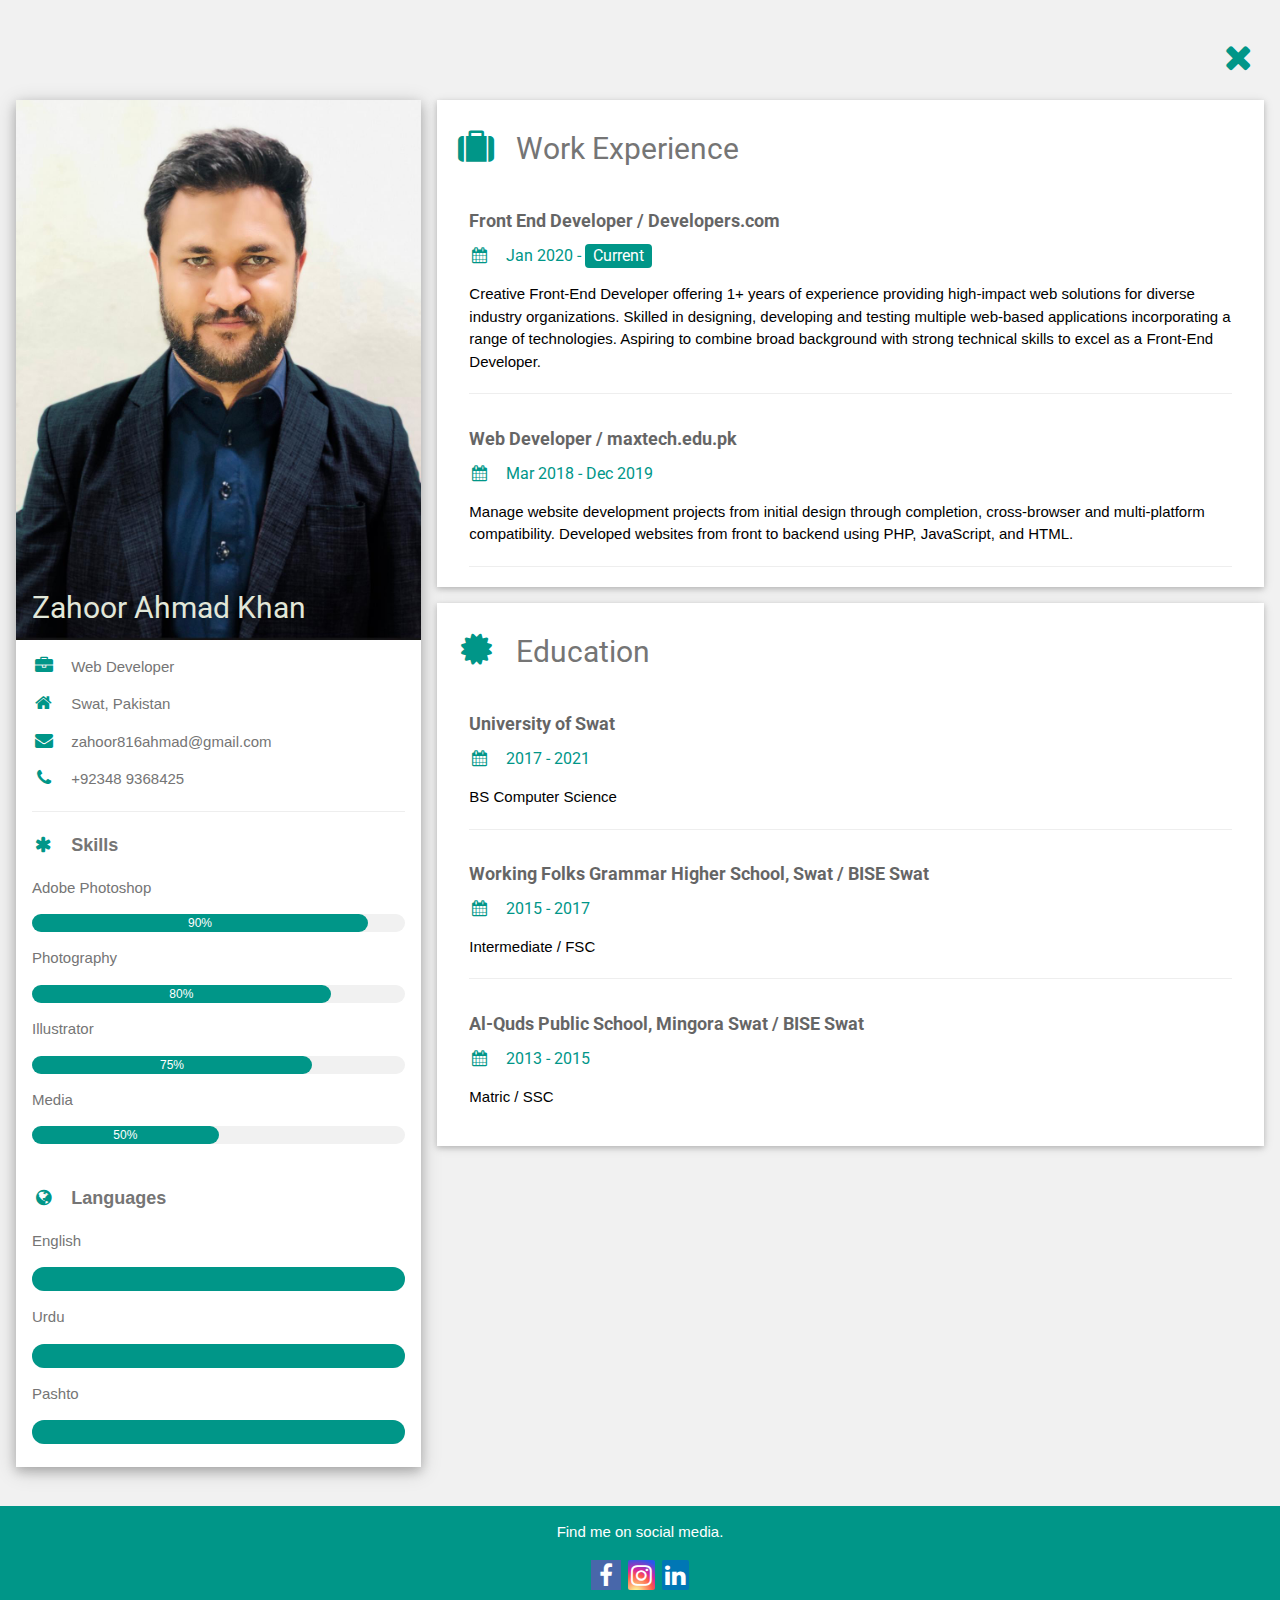
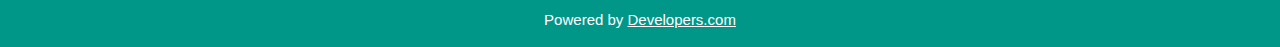
==== founder.html @ f8c0a6a8 "founder page included" ====
<!DOCTYPE html>
<html>
<title>Developers.com</title>
<meta charset="UTF-8">
<meta name="viewport" content="width=device-width, initial-scale=1">
    
<link rel="icon" type="image/png" sizes="16x16" href="assets/images/profile.png">
<link rel="stylesheet" href="https://www.w3schools.com/w3css/4/w3.css">
<link rel='stylesheet' href='https://fonts.googleapis.com/css?family=Roboto'>
<link rel="stylesheet" href="https://cdnjs.cloudflare.com/ajax/libs/font-awesome/4.7.0/css/font-awesome.min.css">
<link rel="stylesheet" href="assets/css/style2.css">
<body class="w3-light-grey founder_page">

<!-- Page Container -->
<div class="w3-content w3-margin-top" style="max-width:1400px;">

    <style>
        #backTo{
           
           
            font-size: 36px;
            padding: 2px 20px;
            border-radius: 5px;
            text-decoration: none;
            color: #009688;

        }

        #Bback{
            text-align: right;
        }
    </style>
  <!-- The Grid -->
  <div class="w3-row-padding">
  <p id="Bback"><a href="index.html" id="backTo"><i class="fa fa-times"></i></a></p>
    <!-- Left Column -->
    <div class="w3-third">
    
      <div class="w3-white w3-text-grey w3-card-4">
        <div class="w3-display-container">
          <img src="assets/images/founder.jpeg" style="width:100%" alt="Avatar">
          <div class="w3-display-bottomleft w3-container w3-text-black w3-center-align">
            <h2 style="color: #E2E7D9; text-align: center;" class="">Zahoor Ahmad Khan</h2>
          </div>
        </div>
        <div class="w3-container">
          <p><i class="fa fa-briefcase fa-fw w3-margin-right w3-large  w3-text-teal"></i>Web Developer</p>
          <p><i class="fa fa-home fa-fw w3-margin-right w3-large w3-text-teal"></i>Swat, Pakistan</p>
          <p><i class="fa fa-envelope fa-fw w3-margin-right w3-large w3-text-teal"></i>zahoor816ahmad@gmail.com</p>
          <p><i class="fa fa-phone fa-fw w3-margin-right w3-large w3-text-teal"></i>+92348 9368425</p>
          <hr>

          <p class="w3-large"><b><i class="fa fa-asterisk fa-fw w3-margin-right w3-text-teal"></i>Skills</b></p>
          <p>Adobe Photoshop</p>
          <div class="w3-light-grey w3-round-xlarge w3-small">
            <div class="w3-container w3-center w3-round-xlarge w3-teal" style="width:90%">90%</div>
          </div>
          <p>Photography</p>
          <div class="w3-light-grey w3-round-xlarge w3-small">
            <div class="w3-container w3-center w3-round-xlarge w3-teal" style="width:80%">
              <div class="w3-center w3-text-white">80%</div>
            </div>
          </div>
          <p>Illustrator</p>
          <div class="w3-light-grey w3-round-xlarge w3-small">
            <div class="w3-container w3-center w3-round-xlarge w3-teal" style="width:75%">75%</div>
          </div>
          <p>Media</p>
          <div class="w3-light-grey w3-round-xlarge w3-small">
            <div class="w3-container w3-center w3-round-xlarge w3-teal" style="width:50%">50%</div>
          </div>
          <br>

          <p class="w3-large w3-text-theme"><b><i class="fa fa-globe fa-fw w3-margin-right w3-text-teal"></i>Languages</b></p>
          <p>English</p>
          <div class="w3-light-grey w3-round-xlarge">
            <div class="w3-round-xlarge w3-teal" style="height:24px;width:100%"></div>
          </div>
          <p>Urdu</p>
          <div class="w3-light-grey w3-round-xlarge">
            <div class="w3-round-xlarge w3-teal" style="height:24px;width:100%"></div>
          </div>
          <p>Pashto</p>
          <div class="w3-light-grey w3-round-xlarge">
            <div class="w3-round-xlarge w3-teal" style="height:24px;width:100%"></div>
          </div>
          <br>
        </div>
      </div><br>

    <!-- End Left Column -->
    </div>

    <!-- Right Column -->
    <div class="w3-twothird">
    
      <div class="w3-container w3-card w3-white w3-margin-bottom">
        <h2 class="w3-text-grey w3-padding-16"><i class="fa fa-suitcase fa-fw w3-margin-right w3-xxlarge w3-text-teal"></i>Work Experience</h2>
        <div class="w3-container">
          <h5 class="w3-opacity"><b>Front End Developer / Developers.com</b></h5>
          <h6 class="w3-text-teal"><i class="fa fa-calendar fa-fw w3-margin-right"></i>Jan 2020 - <span class="w3-tag w3-teal w3-round">Current</span></h6>
          <p>Creative Front-End Developer offering 1+  years of experience providing high-impact web solutions for diverse industry organizations. Skilled in designing, developing and testing multiple web-based applications incorporating a range of technologies. Aspiring to combine broad background with strong technical skills to excel as a Front-End Developer.</p>
          <hr>
        </div>
        <div class="w3-container">
          <h5 class="w3-opacity"><b>Web Developer / maxtech.edu.pk</b></h5>
          <h6 class="w3-text-teal"><i class="fa fa-calendar fa-fw w3-margin-right"></i>Mar 2018 - Dec 2019</h6>
          <p>
            Manage website development projects from initial design through completion, cross-browser and multi-platform compatibility. Developed websites from front to backend using PHP, JavaScript, and HTML.
          </p>
          <hr>
        </div>
       
      </div>

      <div class="w3-container w3-card w3-white">
        <h2 class="w3-text-grey w3-padding-16"><i class="fa fa-certificate fa-fw w3-margin-right w3-xxlarge w3-text-teal"></i>Education</h2>
        <div class="w3-container">
          <h5 class="w3-opacity"><b>University of Swat</b></h5>
          <h6 class="w3-text-teal"><i class="fa fa-calendar fa-fw w3-margin-right"></i>2017 - 2021</h6>
          <p>BS Computer Science</p>
          <hr>
        </div>
        <div class="w3-container">
          <h5 class="w3-opacity"><b>Working Folks Grammar Higher School, Swat / BISE Swat</b></h5>
          <h6 class="w3-text-teal"><i class="fa fa-calendar fa-fw w3-margin-right"></i>2015 - 2017</h6>
          <p>Intermediate / FSC</p>
          <hr>
        </div>
        <div class="w3-container">
          <h5 class="w3-opacity"><b>Al-Quds Public School, Mingora Swat / BISE Swat</b></h5>
          <h6 class="w3-text-teal"><i class="fa fa-calendar fa-fw w3-margin-right"></i>2013 - 2015</h6>
          <p>Matric / SSC</p><br>
        </div>
      </div>

    <!-- End Right Column -->
    </div>
    
  <!-- End Grid -->
  </div>
  
  <!-- End Page Container -->
</div>

<footer class="w3-container w3-teal w3-center w3-margin-top">
  <p>Find me on social media.</p>
 <a href="" class="a"> <i class="fa fa-facebook" style="padding:3px 8px; background-color: #4867AA; color: #fff;"></i> </a>
 <a href="" class="a"> <i class="fa fa-instagram " style=" padding: 3px;
    background: radial-gradient(circle at 30% 107%, #fdf497 0%, #fdf497 5%, #fd5949 45%, #d6249f 60%, #285AEB 90%); border-radius: 2px;color: #fff;"></i>  </a>
        <a href="" class="a"> <i class="fa fa-linkedin " style=" padding: 3px; background-color: #0077B5; border-radius: 2px;color: #fff;"></i>  </a>
  <p>Powered by <a href="https://xahoor.github.io" >Developers.com</a></p>
</footer>

</body>
</html>
---- assets/css/style2.css ----
/* ========================== */
/* ====================founder start ============== */

.founder_page h1,h2,h3,h4,h5,h6 {font-family: "Roboto", sans-serif}

.founder_page footer .a{
    text-decoration: none; 
    font-size: 24px;
 }
 
 .founder_page footer i{
     font-size: 24px;
 }


/* ================ founder  end================= */
/* ============================================ */
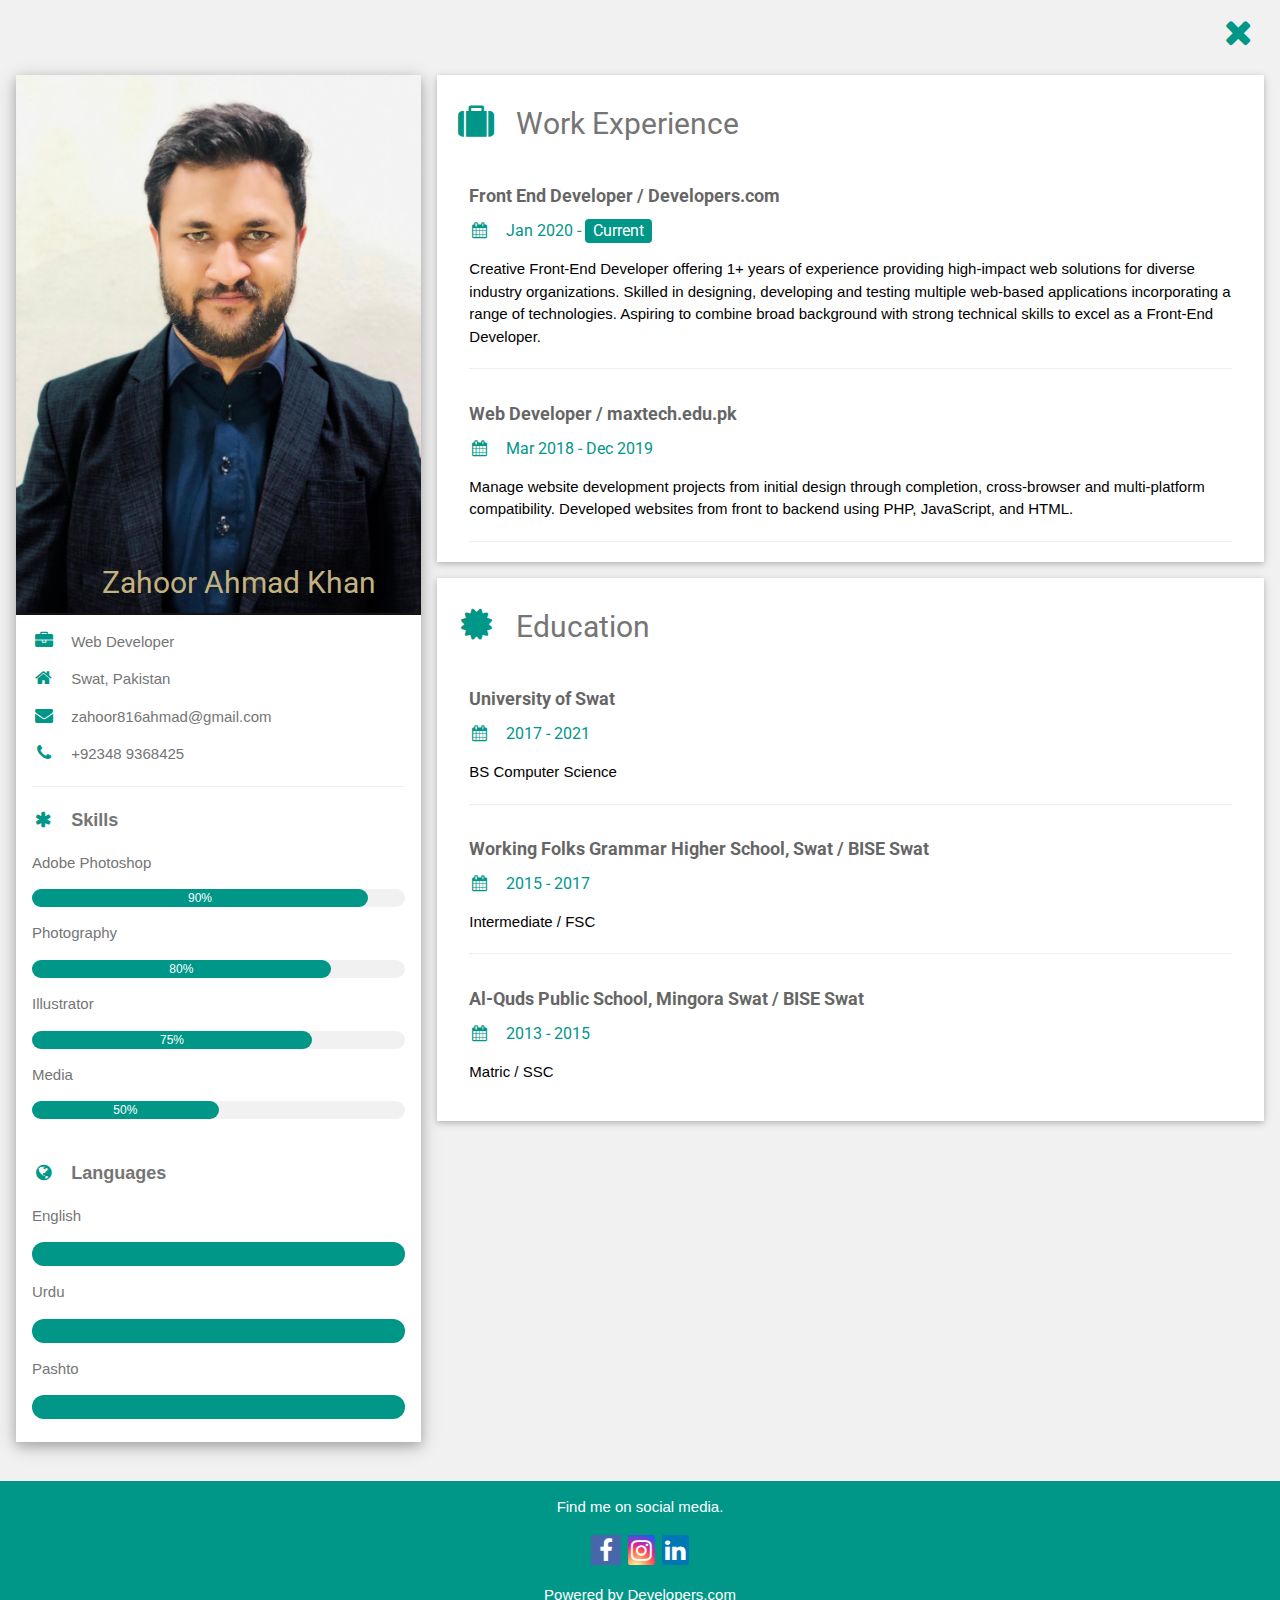
==== commit 7b9ceed8: "light" ====
--- a/founder.html
+++ b/founder.html
@@ -17,9 +17,9 @@
     <style>
         #backTo{
            
-           
+
             font-size: 36px;
-            padding: 2px 20px;
+            padding: 0px 20px;
             border-radius: 5px;
             text-decoration: none;
             color: #009688;
@@ -28,7 +28,22 @@
 
         #Bback{
             text-align: right;
+            margin-top: -10px;
         }
+
+        .w3-display-bottomleft{
+          margin-left: 70px;
+        }
+
+         /* .name{
+  animation: color-change 5s infinite;
+}
+
+@keyframes color-change {
+  0% { color: black; }
+  50% { color: white; }
+  100% { color: #c2b280; }
+} */
     </style>
   <!-- The Grid -->
   <div class="w3-row-padding">
@@ -37,10 +52,10 @@
     <div class="w3-third">
     
       <div class="w3-white w3-text-grey w3-card-4">
-        <div class="w3-display-container">
+        <div class="w3-display-container profilee">
           <img src="assets/images/founder.jpeg" style="width:100%" alt="Avatar">
           <div class="w3-display-bottomleft w3-container w3-text-black w3-center-align">
-            <h2 style="color: #E2E7D9; text-align: center;" class="">Zahoor Ahmad Khan</h2>
+            <h2 style="color: #c2b280; text-align: center;" class="name">Zahoor Ahmad Khan</h2>
           </div>
         </div>
         <div class="w3-container">
@@ -145,10 +160,10 @@
 
 <footer class="w3-container w3-teal w3-center w3-margin-top">
   <p>Find me on social media.</p>
- <a href="" class="a"> <i class="fa fa-facebook" style="padding:3px 8px; background-color: #4867AA; color: #fff;"></i> </a>
- <a href="" class="a"> <i class="fa fa-instagram " style=" padding: 3px;
+ <a href="https://www.facebook.com/people/Zahoor-Ahmad/100004581600402/" class="a"> <i class="fa fa-facebook" style="padding:3px 8px; background-color: #4867AA; color: #fff;"></i> </a>
+ <a href="https://www.instagram.com/invites/contact/?i=1vaumdzwy9ibc&utm_content=dsw3iho" class="a"> <i class="fa fa-instagram " style=" padding: 3px;
     background: radial-gradient(circle at 30% 107%, #fdf497 0%, #fdf497 5%, #fd5949 45%, #d6249f 60%, #285AEB 90%); border-radius: 2px;color: #fff;"></i>  </a>
-        <a href="" class="a"> <i class="fa fa-linkedin " style=" padding: 3px; background-color: #0077B5; border-radius: 2px;color: #fff;"></i>  </a>
+        <a href="http://linkedin.com/in/zahoor-ahmad-ab902517b" class="a"> <i class="fa fa-linkedin " style=" padding: 3px; background-color: #0077B5; border-radius: 2px;color: #fff;"></i>  </a>
   <p>Powered by <a href="https://xahoor.github.io" >Developers.com</a></p>
 </footer>
 
